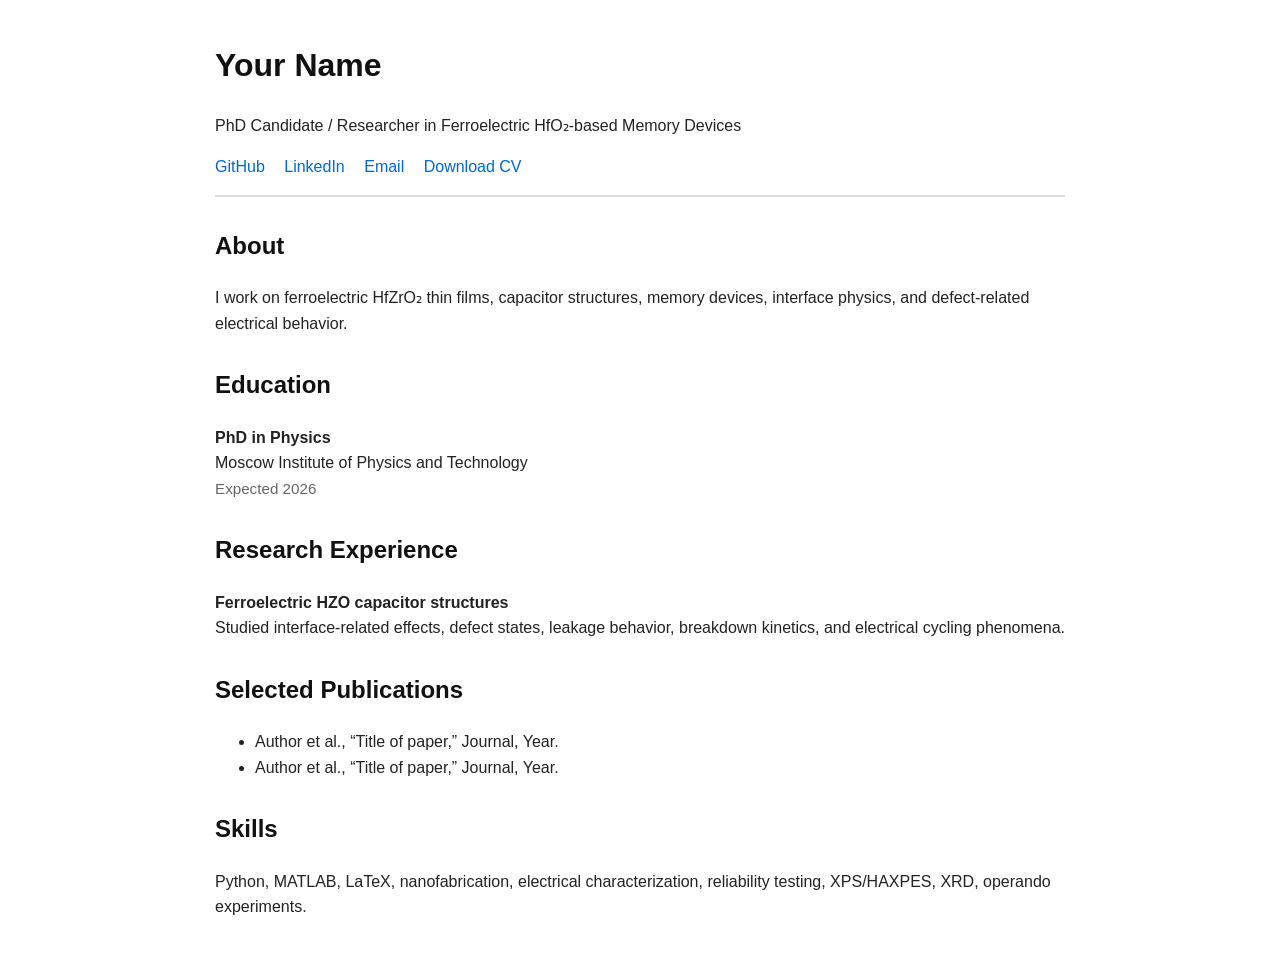
==== index.html @ fa0fd50b "Have created Index file" ====
<!DOCTYPE html>
<html lang="en">
<head>
  <meta charset="UTF-8" />
  <meta name="viewport" content="width=device-width, initial-scale=1.0" />
  <title>Your Name — Resume</title>
  <style>
    body {
      font-family: Arial, sans-serif;
      max-width: 850px;
      margin: 40px auto;
      padding: 0 20px;
      line-height: 1.6;
      color: #222;
    }
    h1, h2 {
      color: #111;
    }
    .header {
      border-bottom: 2px solid #ddd;
      margin-bottom: 30px;
      padding-bottom: 15px;
    }
    .links a {
      margin-right: 15px;
      color: #0366d6;
      text-decoration: none;
    }
    .section {
      margin-bottom: 30px;
    }
    .item {
      margin-bottom: 18px;
    }
    .date {
      color: #666;
      font-size: 0.95em;
    }
  </style>
</head>
<body>

  <div class="header">
    <h1>Your Name</h1>
    <p>PhD Candidate / Researcher in Ferroelectric HfO₂-based Memory Devices</p>
    <div class="links">
      <a href="https://github.com/yourusername">GitHub</a>
      <a href="https://linkedin.com/in/yourprofile">LinkedIn</a>
      <a href="mailto:your.email@example.com">Email</a>
      <a href="cv.pdf">Download CV</a>
    </div>
  </div>

  <div class="section">
    <h2>About</h2>
    <p>
      I work on ferroelectric HfZrO₂ thin films, capacitor structures,
      memory devices, interface physics, and defect-related electrical behavior.
    </p>
  </div>

  <div class="section">
    <h2>Education</h2>
    <div class="item">
      <strong>PhD in Physics</strong><br />
      Moscow Institute of Physics and Technology<br />
      <span class="date">Expected 2026</span>
    </div>
  </div>

  <div class="section">
    <h2>Research Experience</h2>
    <div class="item">
      <strong>Ferroelectric HZO capacitor structures</strong><br />
      Studied interface-related effects, defect states, leakage behavior,
      breakdown kinetics, and electrical cycling phenomena.
    </div>
  </div>

  <div class="section">
    <h2>Selected Publications</h2>
    <ul>
      <li>Author et al., “Title of paper,” Journal, Year.</li>
      <li>Author et al., “Title of paper,” Journal, Year.</li>
    </ul>
  </div>

  <div class="section">
    <h2>Skills</h2>
    <p>
      Python, MATLAB, LaTeX, nanofabrication, electrical characterization, reliability testing, XPS/HAXPES, XRD, operando experiments.
    </p>
  </div>

</body>
</html>
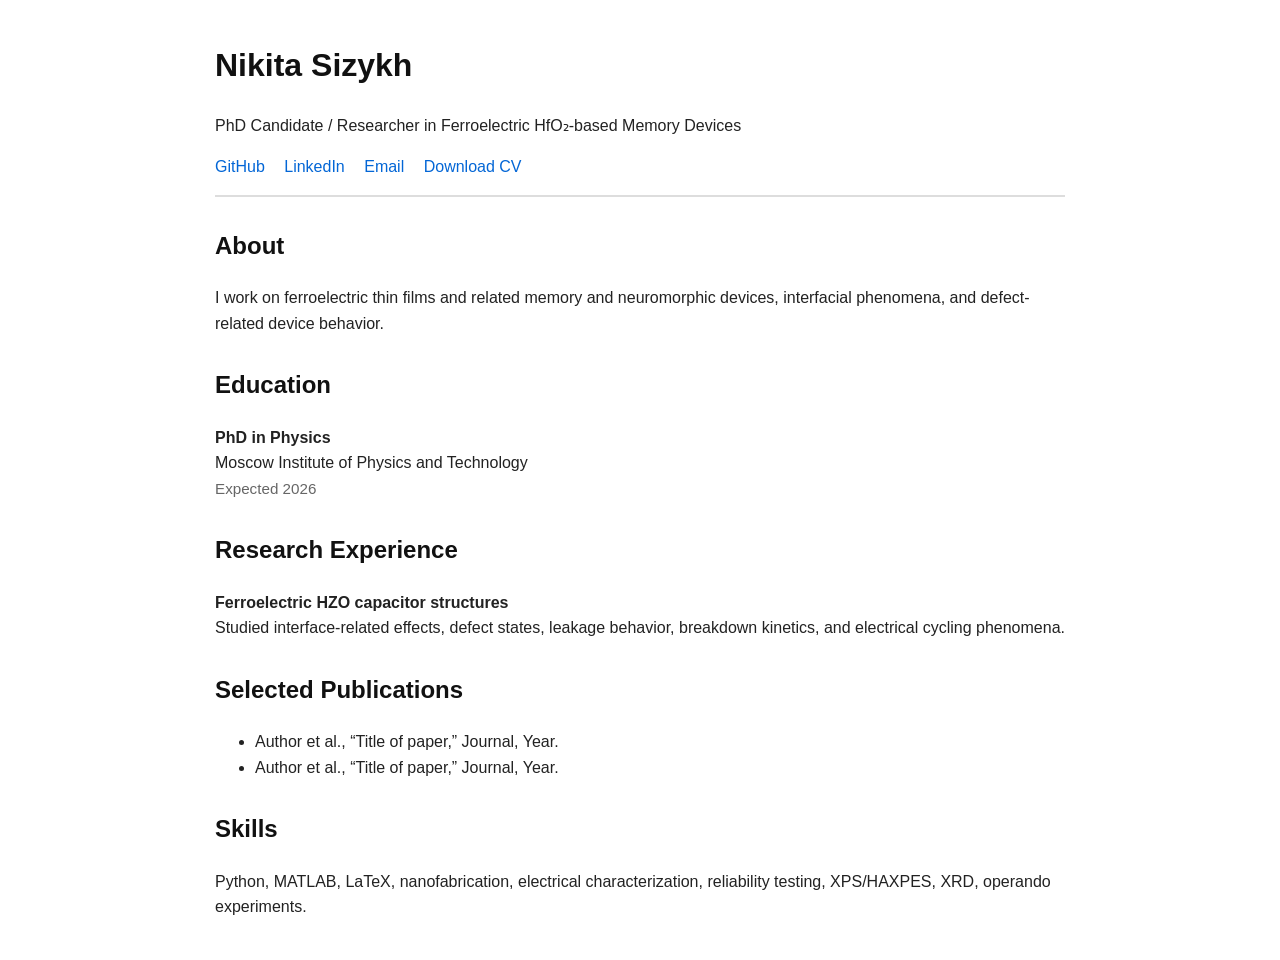
==== commit 11f610b5: "Add some info, inc Name, mail and short description" ====
--- a/index.html
+++ b/index.html
@@ -41,12 +41,12 @@
 <body>
 
   <div class="header">
-    <h1>Your Name</h1>
+    <h1>Nikita Sizykh</h1>
     <p>PhD Candidate / Researcher in Ferroelectric HfO₂-based Memory Devices</p>
     <div class="links">
-      <a href="https://github.com/yourusername">GitHub</a>
-      <a href="https://linkedin.com/in/yourprofile">LinkedIn</a>
-      <a href="mailto:your.email@example.com">Email</a>
+      <a href="https://github.com/labourorder">GitHub</a>
+      <a href="https://linkedin.com/in/nikita-sizykh-303918160">LinkedIn</a>
+      <a href="mailto:sizykh.na@phystech.edu">Email</a>
       <a href="cv.pdf">Download CV</a>
     </div>
   </div>
@@ -54,8 +54,7 @@
   <div class="section">
     <h2>About</h2>
     <p>
-      I work on ferroelectric HfZrO₂ thin films, capacitor structures,
-      memory devices, interface physics, and defect-related electrical behavior.
+      I work on ferroelectric thin films and related memory and neuromorphic devices, interfacial phenomena, and defect-related device behavior.
     </p>
   </div>
 
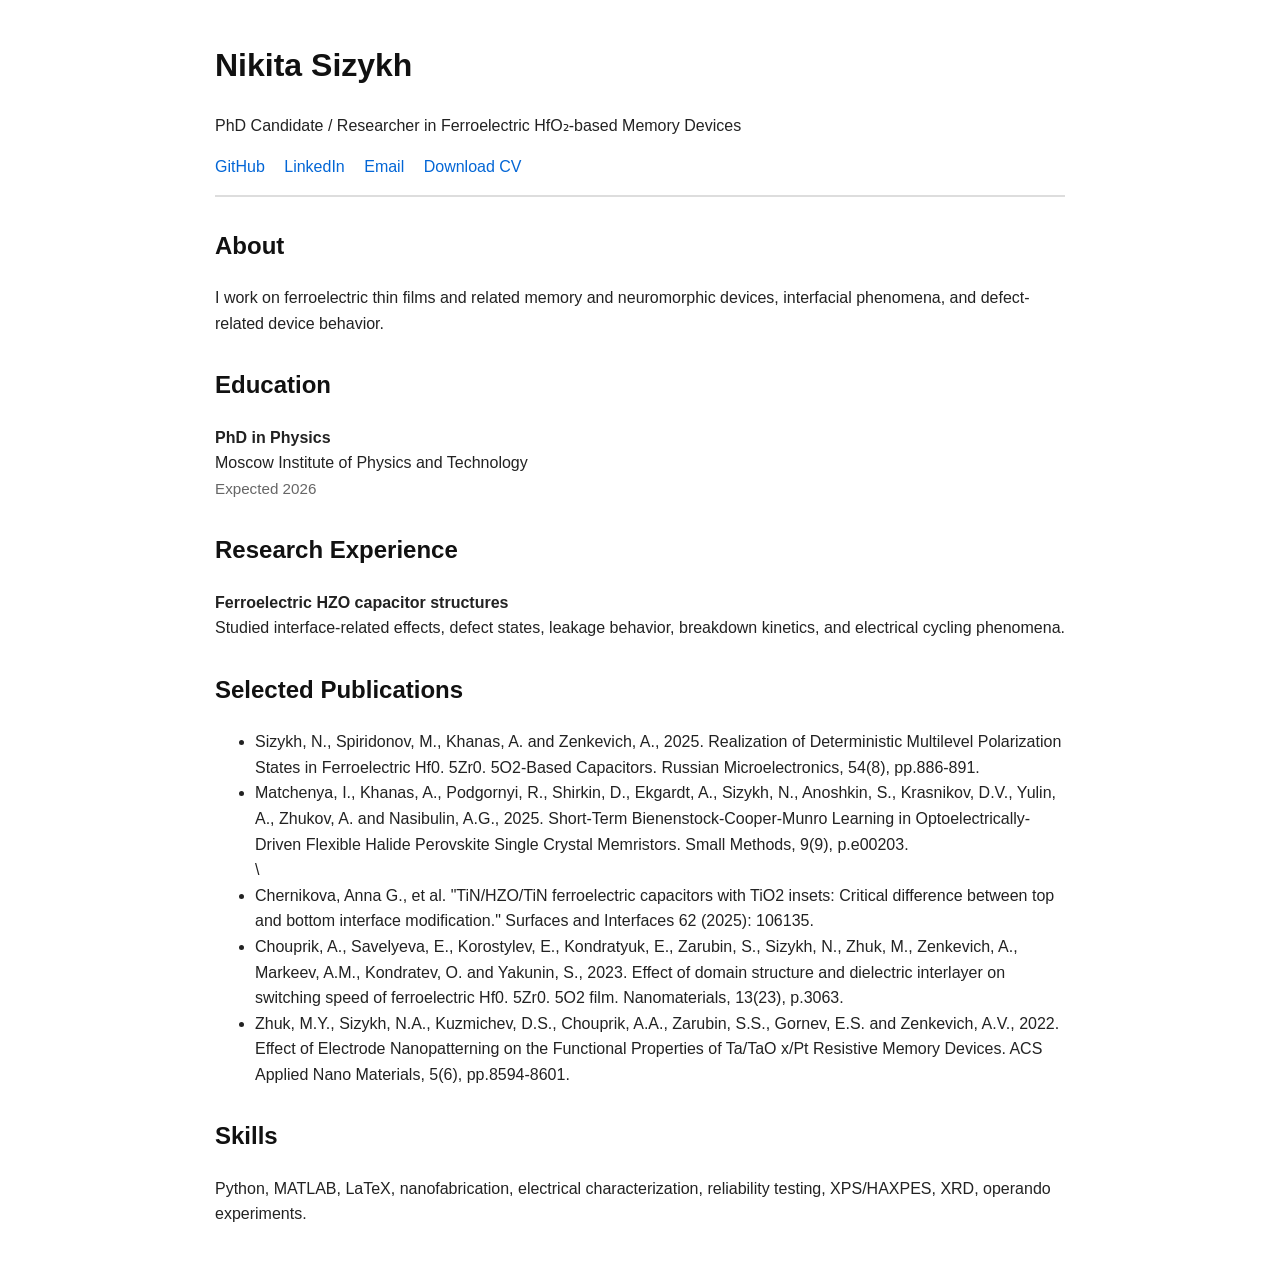
==== commit 5c5113d8: "Update articles list" ====
--- a/index.html
+++ b/index.html
@@ -79,8 +79,11 @@
   <div class="section">
     <h2>Selected Publications</h2>
     <ul>
-      <li>Author et al., “Title of paper,” Journal, Year.</li>
-      <li>Author et al., “Title of paper,” Journal, Year.</li>
+      <li>Sizykh, N., Spiridonov, M., Khanas, A. and Zenkevich, A., 2025. Realization of Deterministic Multilevel Polarization States in Ferroelectric Hf0. 5Zr0. 5O2-Based Capacitors. Russian Microelectronics, 54(8), pp.886-891.</li>
+      <li>Matchenya, I., Khanas, A., Podgornyi, R., Shirkin, D., Ekgardt, A., Sizykh, N., Anoshkin, S., Krasnikov, D.V., Yulin, A., Zhukov, A. and Nasibulin, A.G., 2025. Short‐Term Bienenstock‐Cooper‐Munro Learning in Optoelectrically‐Driven Flexible Halide Perovskite Single Crystal Memristors. Small Methods, 9(9), p.e00203.</li>\
+      <li>Chernikova, Anna G., et al. "TiN/HZO/TiN ferroelectric capacitors with TiO2 insets: Critical difference between top and bottom interface modification." Surfaces and Interfaces 62 (2025): 106135.</li>
+      <li>Chouprik, A., Savelyeva, E., Korostylev, E., Kondratyuk, E., Zarubin, S., Sizykh, N., Zhuk, M., Zenkevich, A., Markeev, A.M., Kondratev, O. and Yakunin, S., 2023. Effect of domain structure and dielectric interlayer on switching speed of ferroelectric Hf0. 5Zr0. 5O2 film. Nanomaterials, 13(23), p.3063.</li>
+      <li>Zhuk, M.Y., Sizykh, N.A., Kuzmichev, D.S., Chouprik, A.A., Zarubin, S.S., Gornev, E.S. and Zenkevich, A.V., 2022. Effect of Electrode Nanopatterning on the Functional Properties of Ta/TaO x/Pt Resistive Memory Devices. ACS Applied Nano Materials, 5(6), pp.8594-8601.</li>
     </ul>
   </div>
 
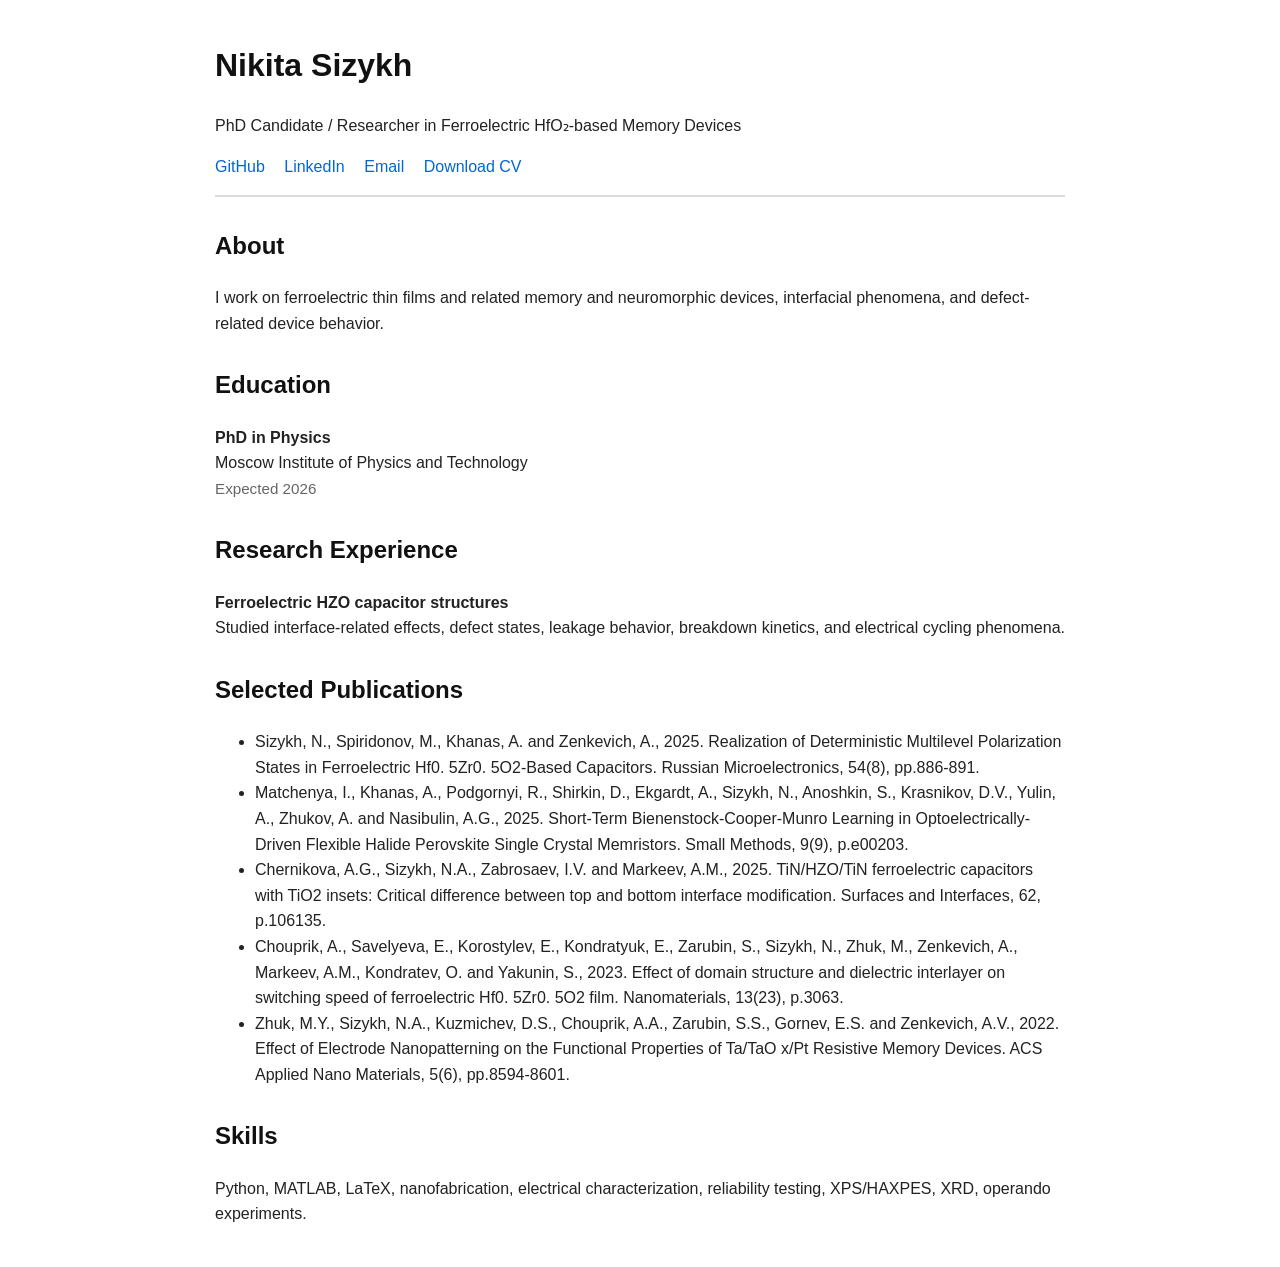
==== commit 138bcec9: "Changed citiation of article to HARVARD style" ====
--- a/index.html
+++ b/index.html
@@ -80,8 +80,8 @@
     <h2>Selected Publications</h2>
     <ul>
       <li>Sizykh, N., Spiridonov, M., Khanas, A. and Zenkevich, A., 2025. Realization of Deterministic Multilevel Polarization States in Ferroelectric Hf0. 5Zr0. 5O2-Based Capacitors. Russian Microelectronics, 54(8), pp.886-891.</li>
-      <li>Matchenya, I., Khanas, A., Podgornyi, R., Shirkin, D., Ekgardt, A., Sizykh, N., Anoshkin, S., Krasnikov, D.V., Yulin, A., Zhukov, A. and Nasibulin, A.G., 2025. Short‐Term Bienenstock‐Cooper‐Munro Learning in Optoelectrically‐Driven Flexible Halide Perovskite Single Crystal Memristors. Small Methods, 9(9), p.e00203.</li>\
-      <li>Chernikova, Anna G., et al. "TiN/HZO/TiN ferroelectric capacitors with TiO2 insets: Critical difference between top and bottom interface modification." Surfaces and Interfaces 62 (2025): 106135.</li>
+      <li>Matchenya, I., Khanas, A., Podgornyi, R., Shirkin, D., Ekgardt, A., Sizykh, N., Anoshkin, S., Krasnikov, D.V., Yulin, A., Zhukov, A. and Nasibulin, A.G., 2025. Short‐Term Bienenstock‐Cooper‐Munro Learning in Optoelectrically‐Driven Flexible Halide Perovskite Single Crystal Memristors. Small Methods, 9(9), p.e00203.</li>
+      <li>Chernikova, A.G., Sizykh, N.A., Zabrosaev, I.V. and Markeev, A.M., 2025. TiN/HZO/TiN ferroelectric capacitors with TiO2 insets: Critical difference between top and bottom interface modification. Surfaces and Interfaces, 62, p.106135.</li>
       <li>Chouprik, A., Savelyeva, E., Korostylev, E., Kondratyuk, E., Zarubin, S., Sizykh, N., Zhuk, M., Zenkevich, A., Markeev, A.M., Kondratev, O. and Yakunin, S., 2023. Effect of domain structure and dielectric interlayer on switching speed of ferroelectric Hf0. 5Zr0. 5O2 film. Nanomaterials, 13(23), p.3063.</li>
       <li>Zhuk, M.Y., Sizykh, N.A., Kuzmichev, D.S., Chouprik, A.A., Zarubin, S.S., Gornev, E.S. and Zenkevich, A.V., 2022. Effect of Electrode Nanopatterning on the Functional Properties of Ta/TaO x/Pt Resistive Memory Devices. ACS Applied Nano Materials, 5(6), pp.8594-8601.</li>
     </ul>
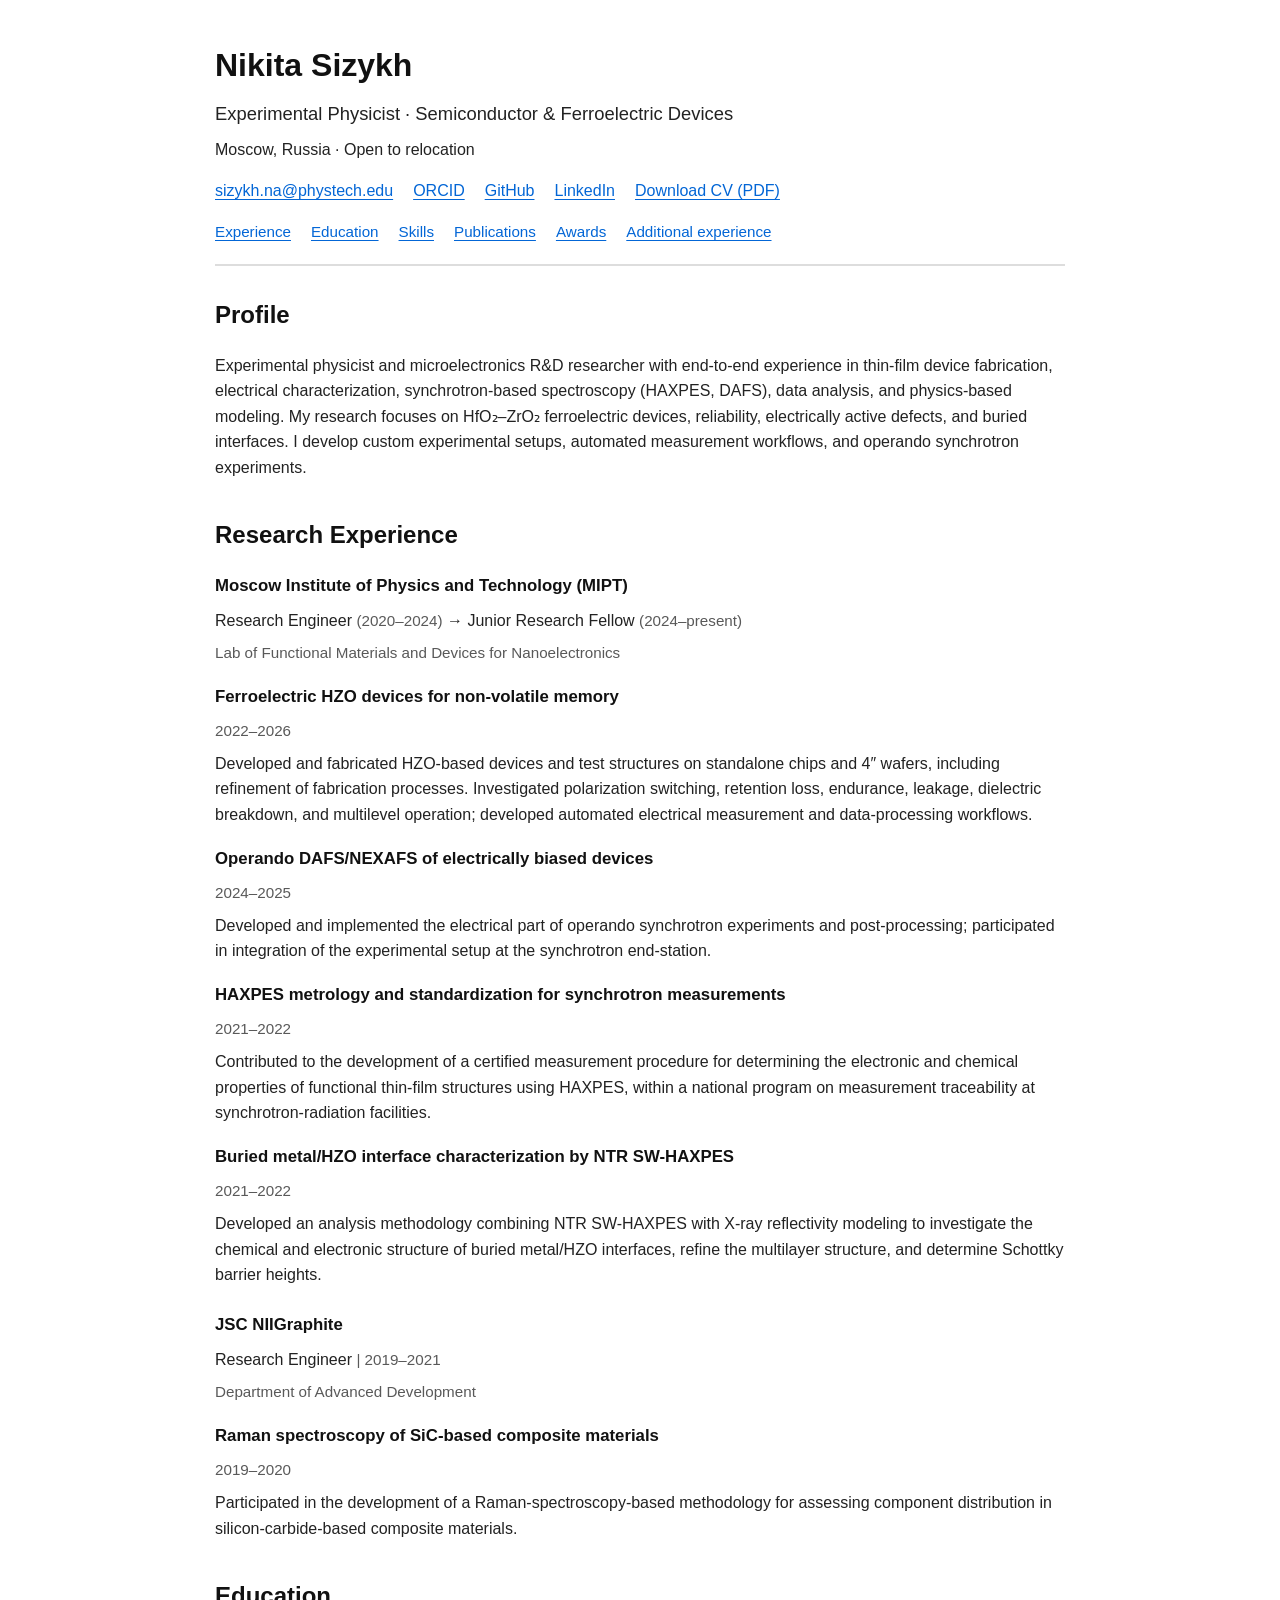
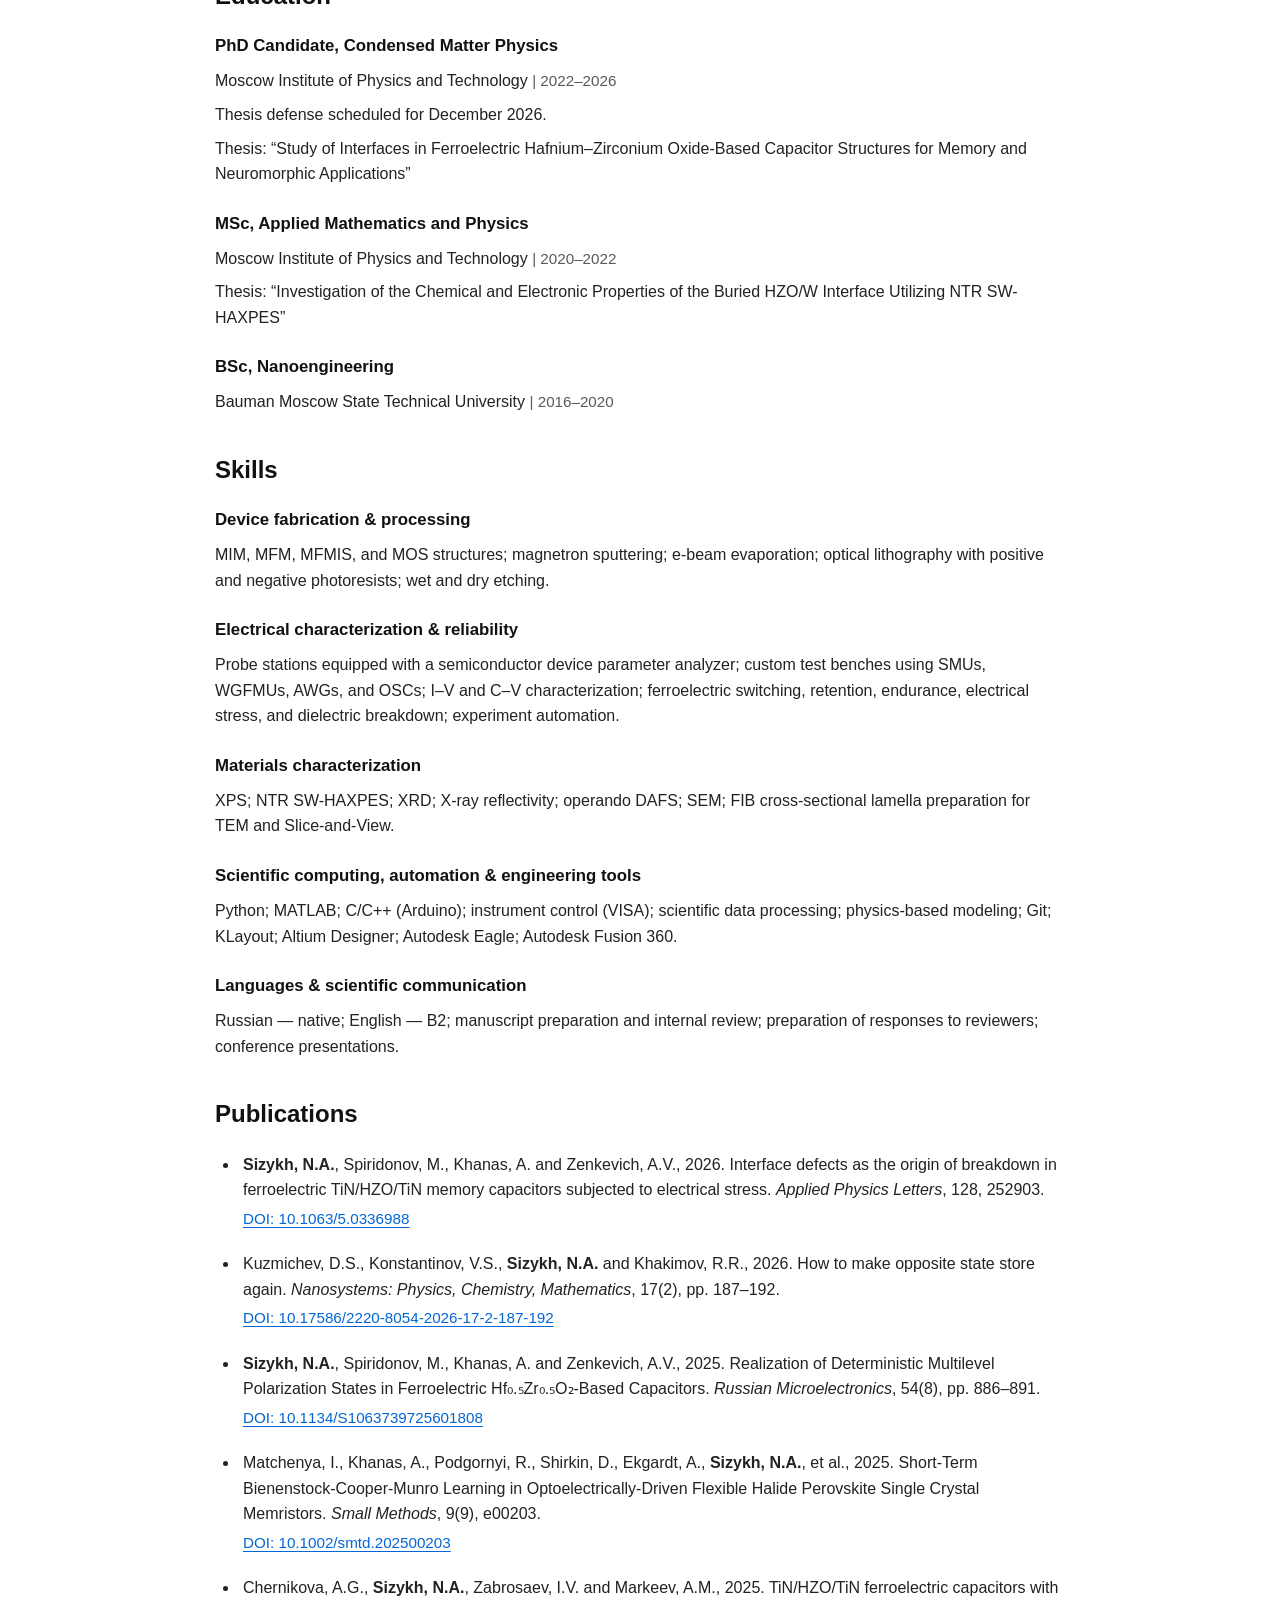
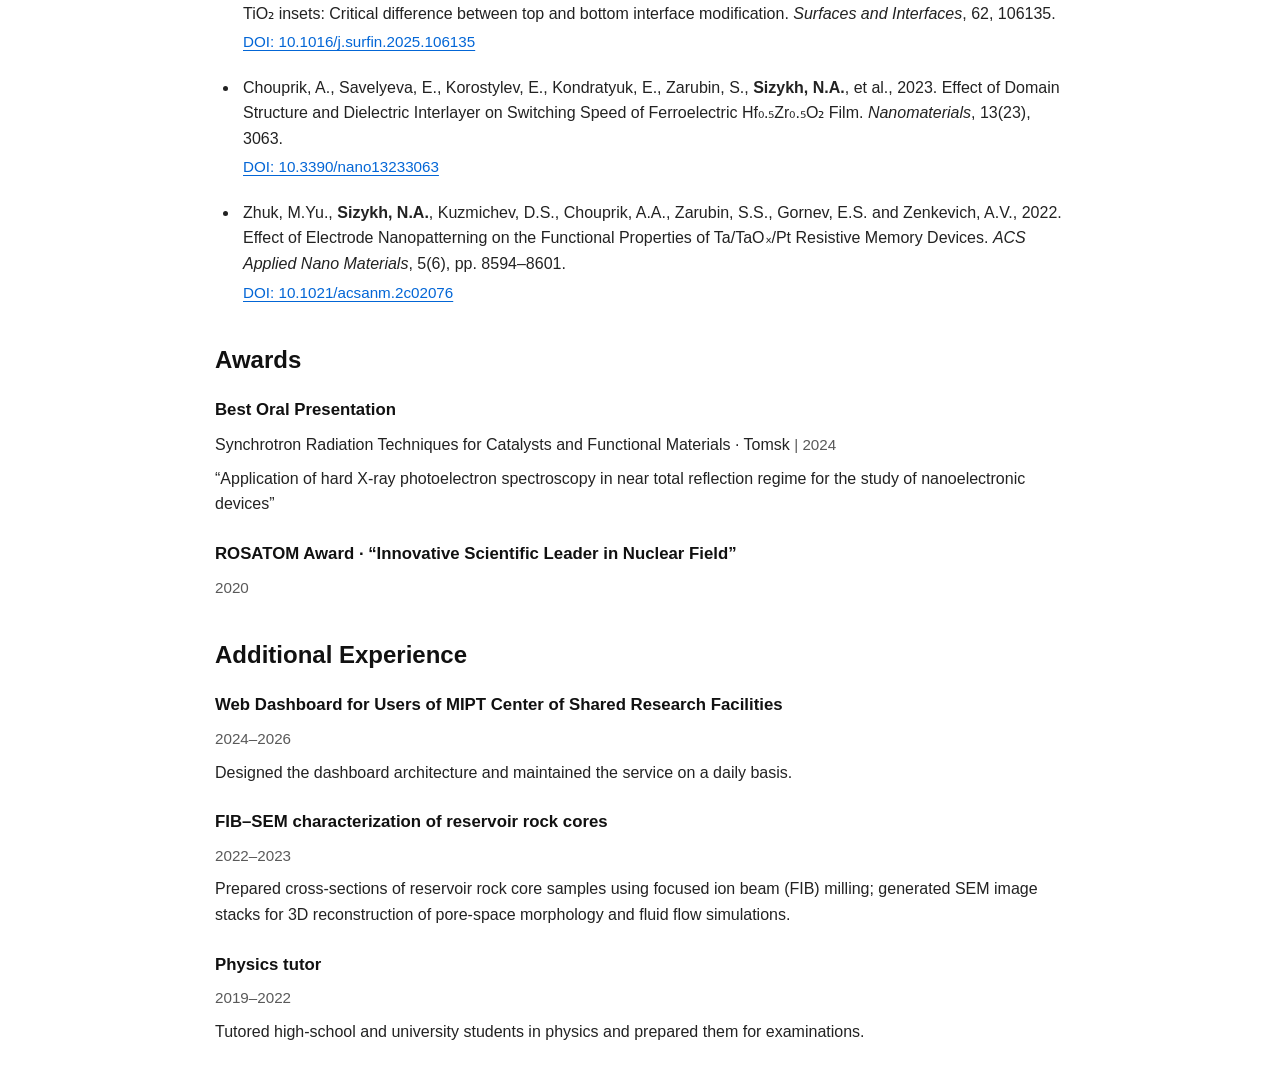
==== commit 5b44f738: "Update resume from October 2026 CV Align research experience, education, skills, seven publications," ====
--- a/index.html
+++ b/index.html
@@ -1,98 +1,360 @@
-<!DOCTYPE html>
-<html lang="en">
-<head>
-  <meta charset="UTF-8" />
-  <meta name="viewport" content="width=device-width, initial-scale=1.0" />
-  <title>Your Name — Resume</title>
-  <style>
-    body {
-      font-family: Arial, sans-serif;
-      max-width: 850px;
-      margin: 40px auto;
-      padding: 0 20px;
-      line-height: 1.6;
-      color: #222;
-    }
-    h1, h2 {
-      color: #111;
-    }
-    .header {
-      border-bottom: 2px solid #ddd;
-      margin-bottom: 30px;
-      padding-bottom: 15px;
-    }
-    .links a {
-      margin-right: 15px;
-      color: #0366d6;
-      text-decoration: none;
-    }
-    .section {
-      margin-bottom: 30px;
-    }
-    .item {
-      margin-bottom: 18px;
-    }
-    .date {
-      color: #666;
-      font-size: 0.95em;
-    }
-  </style>
-</head>
-<body>
-
-  <div class="header">
-    <h1>Nikita Sizykh</h1>
-    <p>PhD Candidate / Researcher in Ferroelectric HfO₂-based Memory Devices</p>
-    <div class="links">
-      <a href="https://github.com/labourorder">GitHub</a>
-      <a href="https://linkedin.com/in/nikita-sizykh-303918160">LinkedIn</a>
-      <a href="mailto:sizykh.na@phystech.edu">Email</a>
-      <a href="cv.pdf">Download CV</a>
-    </div>
-  </div>
-
-  <div class="section">
-    <h2>About</h2>
-    <p>
-      I work on ferroelectric thin films and related memory and neuromorphic devices, interfacial phenomena, and defect-related device behavior.
-    </p>
-  </div>
-
-  <div class="section">
-    <h2>Education</h2>
-    <div class="item">
-      <strong>PhD in Physics</strong><br />
-      Moscow Institute of Physics and Technology<br />
-      <span class="date">Expected 2026</span>
-    </div>
-  </div>
-
-  <div class="section">
-    <h2>Research Experience</h2>
-    <div class="item">
-      <strong>Ferroelectric HZO capacitor structures</strong><br />
-      Studied interface-related effects, defect states, leakage behavior,
-      breakdown kinetics, and electrical cycling phenomena.
-    </div>
-  </div>
-
-  <div class="section">
-    <h2>Selected Publications</h2>
-    <ul>
-      <li>Sizykh, N., Spiridonov, M., Khanas, A. and Zenkevich, A., 2025. Realization of Deterministic Multilevel Polarization States in Ferroelectric Hf0. 5Zr0. 5O2-Based Capacitors. Russian Microelectronics, 54(8), pp.886-891.</li>
-      <li>Matchenya, I., Khanas, A., Podgornyi, R., Shirkin, D., Ekgardt, A., Sizykh, N., Anoshkin, S., Krasnikov, D.V., Yulin, A., Zhukov, A. and Nasibulin, A.G., 2025. Short‐Term Bienenstock‐Cooper‐Munro Learning in Optoelectrically‐Driven Flexible Halide Perovskite Single Crystal Memristors. Small Methods, 9(9), p.e00203.</li>
-      <li>Chernikova, A.G., Sizykh, N.A., Zabrosaev, I.V. and Markeev, A.M., 2025. TiN/HZO/TiN ferroelectric capacitors with TiO2 insets: Critical difference between top and bottom interface modification. Surfaces and Interfaces, 62, p.106135.</li>
-      <li>Chouprik, A., Savelyeva, E., Korostylev, E., Kondratyuk, E., Zarubin, S., Sizykh, N., Zhuk, M., Zenkevich, A., Markeev, A.M., Kondratev, O. and Yakunin, S., 2023. Effect of domain structure and dielectric interlayer on switching speed of ferroelectric Hf0. 5Zr0. 5O2 film. Nanomaterials, 13(23), p.3063.</li>
-      <li>Zhuk, M.Y., Sizykh, N.A., Kuzmichev, D.S., Chouprik, A.A., Zarubin, S.S., Gornev, E.S. and Zenkevich, A.V., 2022. Effect of Electrode Nanopatterning on the Functional Properties of Ta/TaO x/Pt Resistive Memory Devices. ACS Applied Nano Materials, 5(6), pp.8594-8601.</li>
-    </ul>
-  </div>
-
-  <div class="section">
-    <h2>Skills</h2>
-    <p>
-      Python, MATLAB, LaTeX, nanofabrication, electrical characterization, reliability testing, XPS/HAXPES, XRD, operando experiments.
-    </p>
-  </div>
-
-</body>
-</html>+<!DOCTYPE html>
+<html lang="en">
+<head>
+  <meta charset="UTF-8" />
+  <meta name="viewport" content="width=device-width, initial-scale=1.0" />
+  <title>Nikita Sizykh — Experimental Physicist</title>
+  <meta name="description" content="Nikita Sizykh — experimental physicist and microelectronics R&amp;D researcher specializing in semiconductor and ferroelectric devices, thin films, and synchrotron spectroscopy." />
+  <style>
+    html {
+      color-scheme: light;
+    }
+    body {
+      font-family: Arial, sans-serif;
+      max-width: 850px;
+      margin: 40px auto;
+      padding: 0 20px;
+      line-height: 1.6;
+      color: #222;
+    }
+    h1, h2, h3, h4 {
+      color: #111;
+    }
+    h1 {
+      margin-bottom: 8px;
+    }
+    h2 {
+      margin-bottom: 18px;
+    }
+    h3, h4 {
+      margin: 0 0 4px;
+      font-size: 1.05em;
+    }
+    p {
+      margin: 8px 0;
+    }
+    a {
+      color: #0366d6;
+      text-underline-offset: 3px;
+      overflow-wrap: anywhere;
+    }
+    a:hover {
+      text-decoration-thickness: 2px;
+    }
+    a:focus-visible {
+      outline: 2px solid #0366d6;
+      outline-offset: 4px;
+    }
+    .header {
+      border-bottom: 2px solid #ddd;
+      margin-bottom: 30px;
+      padding-bottom: 20px;
+    }
+    .subtitle {
+      font-size: 1.15em;
+    }
+    .links, .section-nav {
+      display: flex;
+      flex-wrap: wrap;
+      gap: 8px 20px;
+      margin-top: 16px;
+    }
+    .section-nav {
+      font-size: 0.95em;
+    }
+    .section {
+      margin-bottom: 36px;
+    }
+    .item {
+      margin-bottom: 24px;
+    }
+    .project {
+      margin-top: 18px;
+    }
+    .date, .affiliation {
+      color: #595959;
+      font-size: 0.95em;
+    }
+    .publications {
+      padding-left: 24px;
+    }
+    .publications li {
+      margin-bottom: 20px;
+      padding-left: 4px;
+    }
+    .doi {
+      display: block;
+      margin-top: 4px;
+      font-size: 0.95em;
+    }
+    @media (max-width: 600px) {
+      body {
+        margin: 24px auto;
+        padding: 0 18px;
+      }
+      h1 {
+        font-size: 1.9em;
+      }
+    }
+    @media print {
+      body {
+        max-width: none;
+        margin: 0;
+        padding: 0;
+        font-size: 10pt;
+      }
+      .section-nav {
+        display: none;
+      }
+      a {
+        color: inherit;
+      }
+      h2, h3, h4 {
+        break-after: avoid;
+      }
+      .project, .publications li {
+        break-inside: avoid;
+      }
+    }
+  </style>
+</head>
+<body>
+
+  <header class="header">
+    <h1>Nikita Sizykh</h1>
+    <p class="subtitle">Experimental Physicist · Semiconductor &amp; Ferroelectric Devices</p>
+    <p>Moscow, Russia · Open to relocation</p>
+    <div class="links">
+      <a href="mailto:sizykh.na@phystech.edu">sizykh.na@phystech.edu</a>
+      <a href="https://orcid.org/0009-0000-0204-5104" rel="me">ORCID</a>
+      <a href="https://github.com/labourorder">GitHub</a>
+      <a href="https://linkedin.com/in/nikita-sizykh-303918160">LinkedIn</a>
+      <a href="cv.pdf" download="Nikita-Sizykh-CV.pdf" type="application/pdf">Download CV (PDF)</a>
+    </div>
+    <nav class="section-nav" aria-label="Resume sections">
+      <a href="#experience">Experience</a>
+      <a href="#education">Education</a>
+      <a href="#skills">Skills</a>
+      <a href="#publications">Publications</a>
+      <a href="#awards">Awards</a>
+      <a href="#additional-experience">Additional experience</a>
+    </nav>
+  </header>
+
+  <main>
+    <section class="section" id="profile" aria-labelledby="profile-heading">
+      <h2 id="profile-heading">Profile</h2>
+      <p>
+        Experimental physicist and microelectronics R&amp;D researcher with end-to-end experience in thin-film device
+        fabrication, electrical characterization, synchrotron-based spectroscopy (HAXPES, DAFS), data analysis,
+        and physics-based modeling. My research focuses on HfO₂–ZrO₂ ferroelectric devices, reliability,
+        electrically active defects, and buried interfaces. I develop custom experimental setups,
+        automated measurement workflows, and operando synchrotron experiments.
+      </p>
+    </section>
+
+    <section class="section" id="experience" aria-labelledby="experience-heading">
+      <h2 id="experience-heading">Research Experience</h2>
+      <article class="item">
+        <h3>Moscow Institute of Physics and Technology (MIPT)</h3>
+        <p>Research Engineer <span class="date">(2020–2024)</span> → Junior Research Fellow <span class="date">(2024–present)</span></p>
+        <p class="affiliation">Lab of Functional Materials and Devices for Nanoelectronics</p>
+
+        <div class="project">
+          <h4>Ferroelectric HZO devices for non-volatile memory</h4>
+          <p class="date">2022–2026</p>
+          <p>
+            Developed and fabricated HZO-based devices and test structures on standalone chips and 4″ wafers,
+            including refinement of fabrication processes. Investigated polarization switching, retention loss,
+            endurance, leakage, dielectric breakdown, and multilevel operation; developed automated electrical
+            measurement and data-processing workflows.
+          </p>
+        </div>
+        <div class="project">
+          <h4>Operando DAFS/NEXAFS of electrically biased devices</h4>
+          <p class="date">2024–2025</p>
+          <p>
+            Developed and implemented the electrical part of operando synchrotron experiments and post-processing;
+            participated in integration of the experimental setup at the synchrotron end-station.
+          </p>
+        </div>
+        <div class="project">
+          <h4>HAXPES metrology and standardization for synchrotron measurements</h4>
+          <p class="date">2021–2022</p>
+          <p>
+            Contributed to the development of a certified measurement procedure for determining the electronic
+            and chemical properties of functional thin-film structures using HAXPES, within a national program
+            on measurement traceability at synchrotron-radiation facilities.
+          </p>
+        </div>
+        <div class="project">
+          <h4>Buried metal/HZO interface characterization by NTR SW-HAXPES</h4>
+          <p class="date">2021–2022</p>
+          <p>
+            Developed an analysis methodology combining NTR SW-HAXPES with X-ray reflectivity modeling
+            to investigate the chemical and electronic structure of buried metal/HZO interfaces, refine
+            the multilayer structure, and determine Schottky barrier heights.
+          </p>
+        </div>
+      </article>
+
+      <article class="item">
+        <h3>JSC NIIGraphite</h3>
+        <p>Research Engineer <span class="date">| 2019–2021</span></p>
+        <p class="affiliation">Department of Advanced Development</p>
+        <div class="project">
+          <h4>Raman spectroscopy of SiC-based composite materials</h4>
+          <p class="date">2019–2020</p>
+          <p>
+            Participated in the development of a Raman-spectroscopy-based methodology for assessing
+            component distribution in silicon-carbide-based composite materials.
+          </p>
+        </div>
+      </article>
+    </section>
+
+    <section class="section" id="education" aria-labelledby="education-heading">
+      <h2 id="education-heading">Education</h2>
+      <div class="item">
+        <h3>PhD Candidate, Condensed Matter Physics</h3>
+        <p>Moscow Institute of Physics and Technology <span class="date">| 2022–2026</span></p>
+        <p>Thesis defense scheduled for December 2026.</p>
+        <p>Thesis: “Study of Interfaces in Ferroelectric Hafnium–Zirconium Oxide-Based Capacitor Structures for Memory and Neuromorphic Applications”</p>
+      </div>
+      <div class="item">
+        <h3>MSc, Applied Mathematics and Physics</h3>
+        <p>Moscow Institute of Physics and Technology <span class="date">| 2020–2022</span></p>
+        <p>Thesis: “Investigation of the Chemical and Electronic Properties of the Buried HZO/W Interface Utilizing NTR SW-HAXPES”</p>
+      </div>
+      <div class="item">
+        <h3>BSc, Nanoengineering</h3>
+        <p>Bauman Moscow State Technical University <span class="date">| 2016–2020</span></p>
+      </div>
+    </section>
+
+    <section class="section" id="skills" aria-labelledby="skills-heading">
+      <h2 id="skills-heading">Skills</h2>
+      <div class="item">
+        <h3>Device fabrication &amp; processing</h3>
+        <p>
+          MIM, MFM, MFMIS, and MOS structures; magnetron sputtering; e-beam evaporation;
+          optical lithography with positive and negative photoresists; wet and dry etching.
+        </p>
+      </div>
+      <div class="item">
+        <h3>Electrical characterization &amp; reliability</h3>
+        <p>
+          Probe stations equipped with a semiconductor device parameter analyzer; custom test benches using
+          SMUs, WGFMUs, AWGs, and OSCs; I–V and C–V characterization; ferroelectric switching, retention,
+          endurance, electrical stress, and dielectric breakdown; experiment automation.
+        </p>
+      </div>
+      <div class="item">
+        <h3>Materials characterization</h3>
+        <p>
+          XPS; NTR SW-HAXPES; XRD; X-ray reflectivity; operando DAFS; SEM;
+          FIB cross-sectional lamella preparation for TEM and Slice-and-View.
+        </p>
+      </div>
+      <div class="item">
+        <h3>Scientific computing, automation &amp; engineering tools</h3>
+        <p>
+          Python; MATLAB; C/C++ (Arduino); instrument control (VISA); scientific data processing;
+          physics-based modeling; Git; KLayout; Altium Designer; Autodesk Eagle; Autodesk Fusion 360.
+        </p>
+      </div>
+      <div class="item">
+        <h3>Languages &amp; scientific communication</h3>
+        <p>
+          Russian — native; English — B2; manuscript preparation and internal review;
+          preparation of responses to reviewers; conference presentations.
+        </p>
+      </div>
+    </section>
+
+    <section class="section" id="publications" aria-labelledby="publications-heading">
+      <h2 id="publications-heading">Publications</h2>
+      <ul class="publications">
+        <li>
+          <strong>Sizykh, N.A.</strong>, Spiridonov, M., Khanas, A. and Zenkevich, A.V., 2026.
+          Interface defects as the origin of breakdown in ferroelectric TiN/HZO/TiN memory capacitors subjected to electrical stress.
+          <em>Applied Physics Letters</em>, 128, 252903.
+          <a class="doi" href="https://doi.org/10.1063/5.0336988">DOI: 10.1063/5.0336988</a>
+        </li>
+        <li>
+          Kuzmichev, D.S., Konstantinov, V.S., <strong>Sizykh, N.A.</strong> and Khakimov, R.R., 2026.
+          How to make opposite state store again.
+          <em>Nanosystems: Physics, Chemistry, Mathematics</em>, 17(2), pp. 187–192.
+          <a class="doi" href="https://doi.org/10.17586/2220-8054-2026-17-2-187-192">DOI: 10.17586/2220-8054-2026-17-2-187-192</a>
+        </li>
+        <li>
+          <strong>Sizykh, N.A.</strong>, Spiridonov, M., Khanas, A. and Zenkevich, A.V., 2025.
+          Realization of Deterministic Multilevel Polarization States in Ferroelectric Hf₀.₅Zr₀.₅O₂-Based Capacitors.
+          <em>Russian Microelectronics</em>, 54(8), pp. 886–891.
+          <a class="doi" href="https://doi.org/10.1134/S1063739725601808">DOI: 10.1134/S1063739725601808</a>
+        </li>
+        <li>
+          Matchenya, I., Khanas, A., Podgornyi, R., Shirkin, D., Ekgardt, A., <strong>Sizykh, N.A.</strong>, et al., 2025.
+          Short-Term Bienenstock-Cooper-Munro Learning in Optoelectrically-Driven Flexible Halide Perovskite Single Crystal Memristors.
+          <em>Small Methods</em>, 9(9), e00203.
+          <a class="doi" href="https://doi.org/10.1002/smtd.202500203">DOI: 10.1002/smtd.202500203</a>
+        </li>
+        <li>
+          Chernikova, A.G., <strong>Sizykh, N.A.</strong>, Zabrosaev, I.V. and Markeev, A.M., 2025.
+          TiN/HZO/TiN ferroelectric capacitors with TiO₂ insets: Critical difference between top and bottom interface modification.
+          <em>Surfaces and Interfaces</em>, 62, 106135.
+          <a class="doi" href="https://doi.org/10.1016/j.surfin.2025.106135">DOI: 10.1016/j.surfin.2025.106135</a>
+        </li>
+        <li>
+          Chouprik, A., Savelyeva, E., Korostylev, E., Kondratyuk, E., Zarubin, S., <strong>Sizykh, N.A.</strong>, et al., 2023.
+          Effect of Domain Structure and Dielectric Interlayer on Switching Speed of Ferroelectric Hf₀.₅Zr₀.₅O₂ Film.
+          <em>Nanomaterials</em>, 13(23), 3063.
+          <a class="doi" href="https://doi.org/10.3390/nano13233063">DOI: 10.3390/nano13233063</a>
+        </li>
+        <li>
+          Zhuk, M.Yu., <strong>Sizykh, N.A.</strong>, Kuzmichev, D.S., Chouprik, A.A., Zarubin, S.S., Gornev, E.S. and Zenkevich, A.V., 2022.
+          Effect of Electrode Nanopatterning on the Functional Properties of Ta/TaOₓ/Pt Resistive Memory Devices.
+          <em>ACS Applied Nano Materials</em>, 5(6), pp. 8594–8601.
+          <a class="doi" href="https://doi.org/10.1021/acsanm.2c02076">DOI: 10.1021/acsanm.2c02076</a>
+        </li>
+      </ul>
+    </section>
+
+    <section class="section" id="awards" aria-labelledby="awards-heading">
+      <h2 id="awards-heading">Awards</h2>
+      <div class="item">
+        <h3>Best Oral Presentation</h3>
+        <p>Synchrotron Radiation Techniques for Catalysts and Functional Materials · Tomsk <span class="date">| 2024</span></p>
+        <p>“Application of hard X-ray photoelectron spectroscopy in near total reflection regime for the study of nanoelectronic devices”</p>
+      </div>
+      <div class="item">
+        <h3>ROSATOM Award · “Innovative Scientific Leader in Nuclear Field”</h3>
+        <p class="date">2020</p>
+      </div>
+    </section>
+
+    <section class="section" id="additional-experience" aria-labelledby="additional-experience-heading">
+      <h2 id="additional-experience-heading">Additional Experience</h2>
+      <div class="item">
+        <h3>Web Dashboard for Users of MIPT Center of Shared Research Facilities</h3>
+        <p class="date">2024–2026</p>
+        <p>Designed the dashboard architecture and maintained the service on a daily basis.</p>
+      </div>
+      <div class="item">
+        <h3>FIB–SEM characterization of reservoir rock cores</h3>
+        <p class="date">2022–2023</p>
+        <p>
+          Prepared cross-sections of reservoir rock core samples using focused ion beam (FIB) milling;
+          generated SEM image stacks for 3D reconstruction of pore-space morphology and fluid flow simulations.
+        </p>
+      </div>
+      <div class="item">
+        <h3>Physics tutor</h3>
+        <p class="date">2019–2022</p>
+        <p>Tutored high-school and university students in physics and prepared them for examinations.</p>
+      </div>
+    </section>
+  </main>
+
+</body>
+</html>
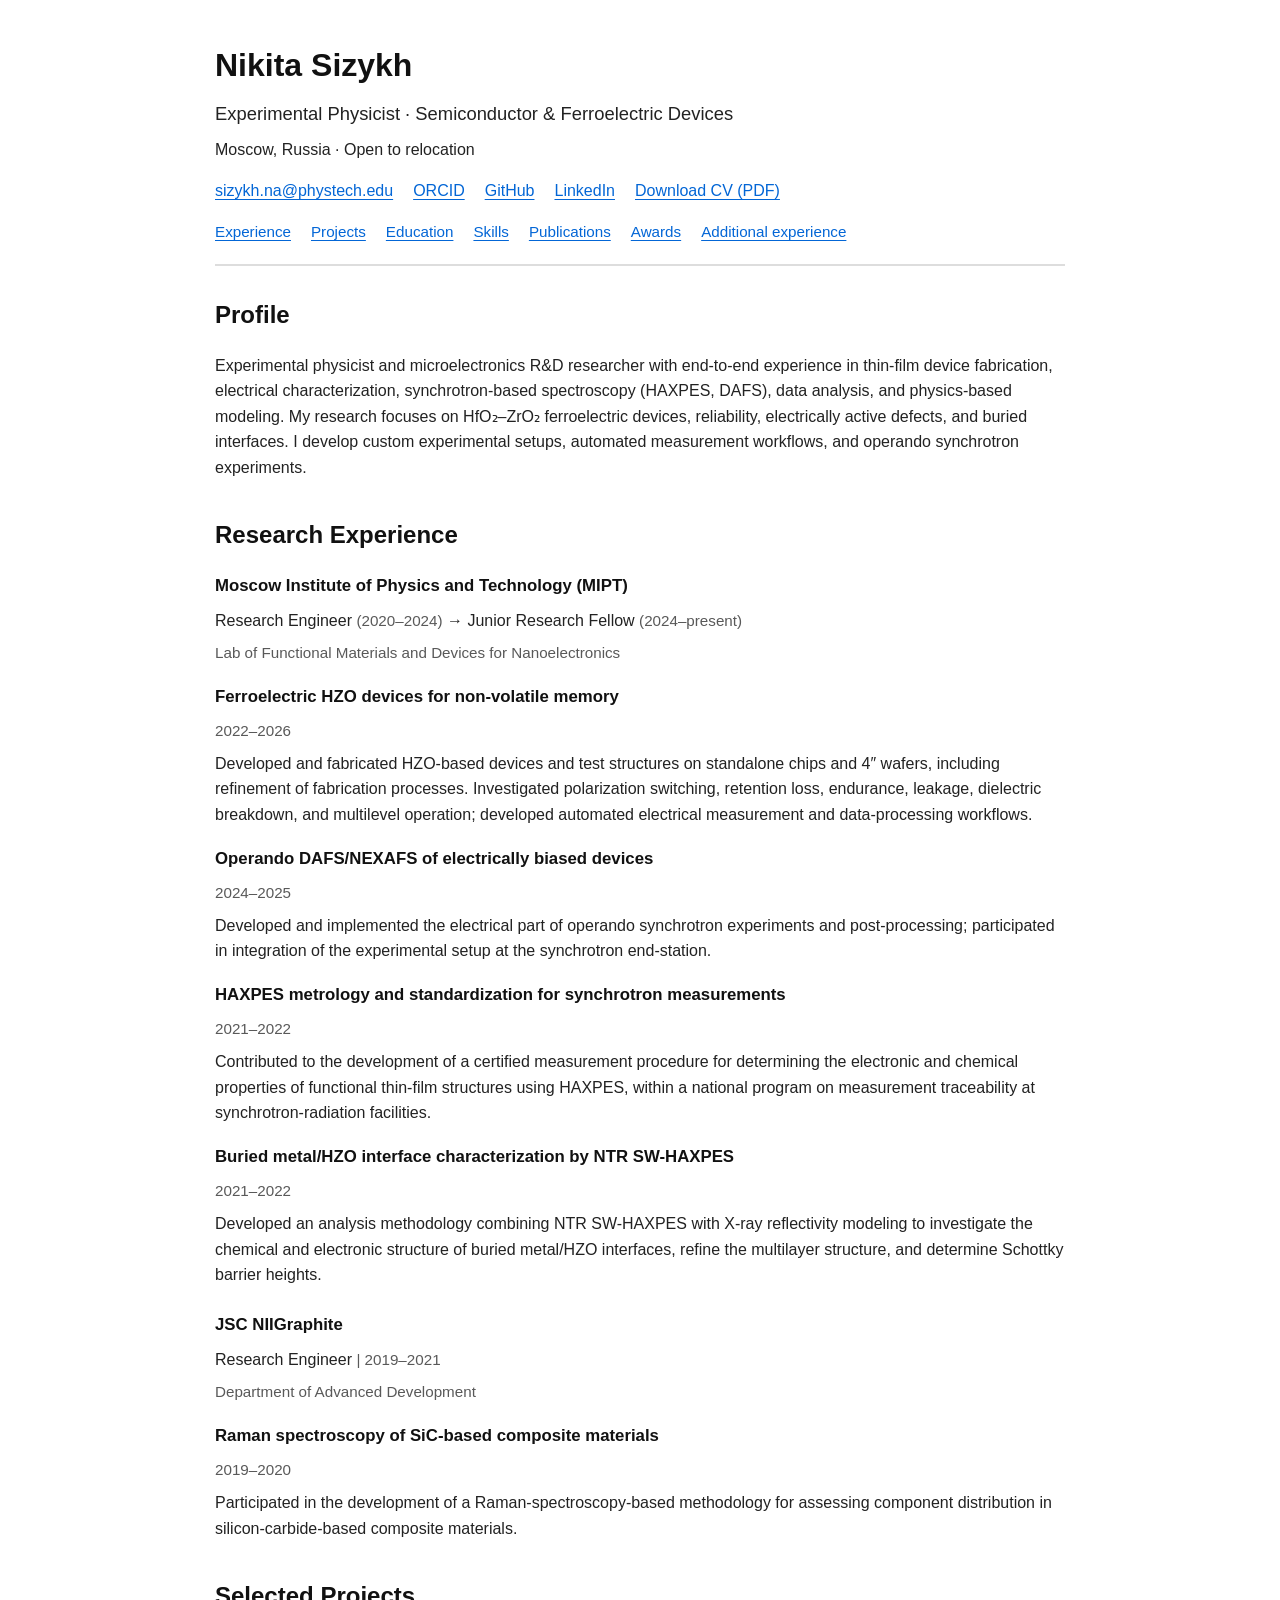
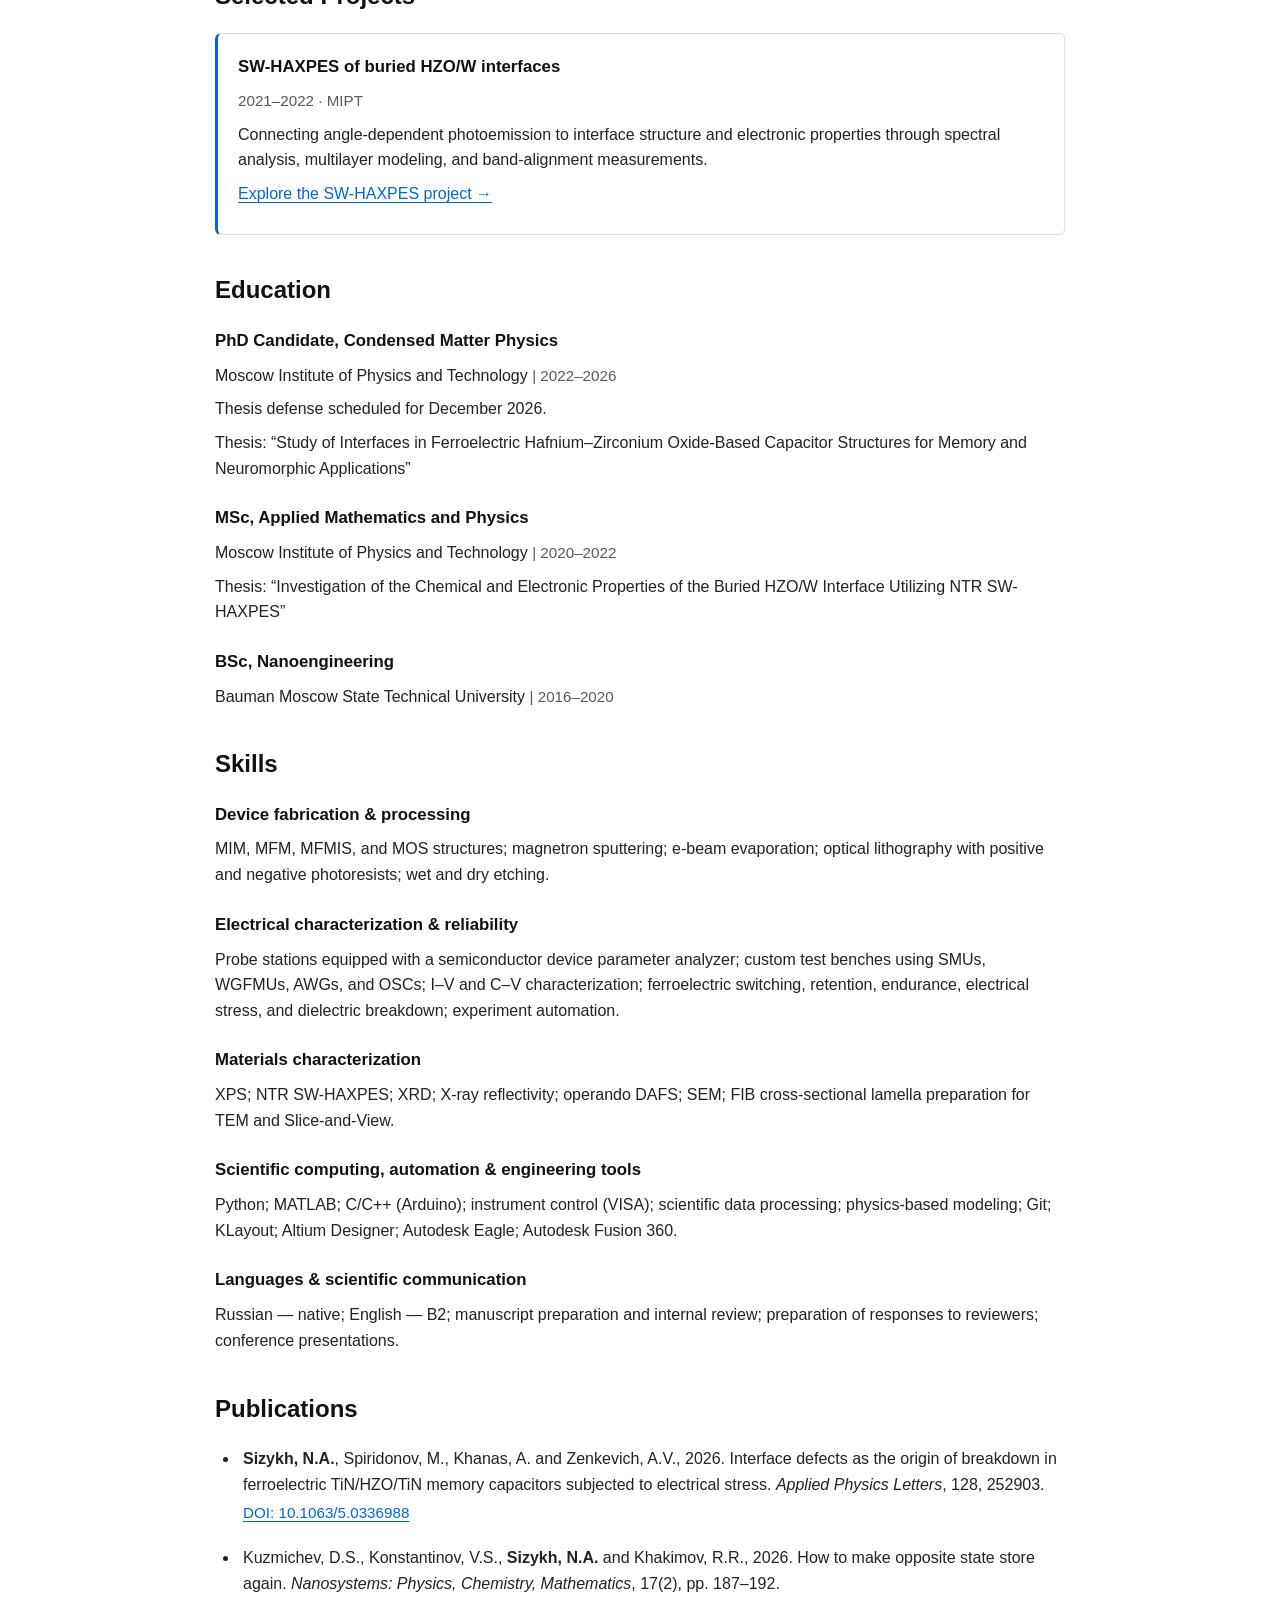
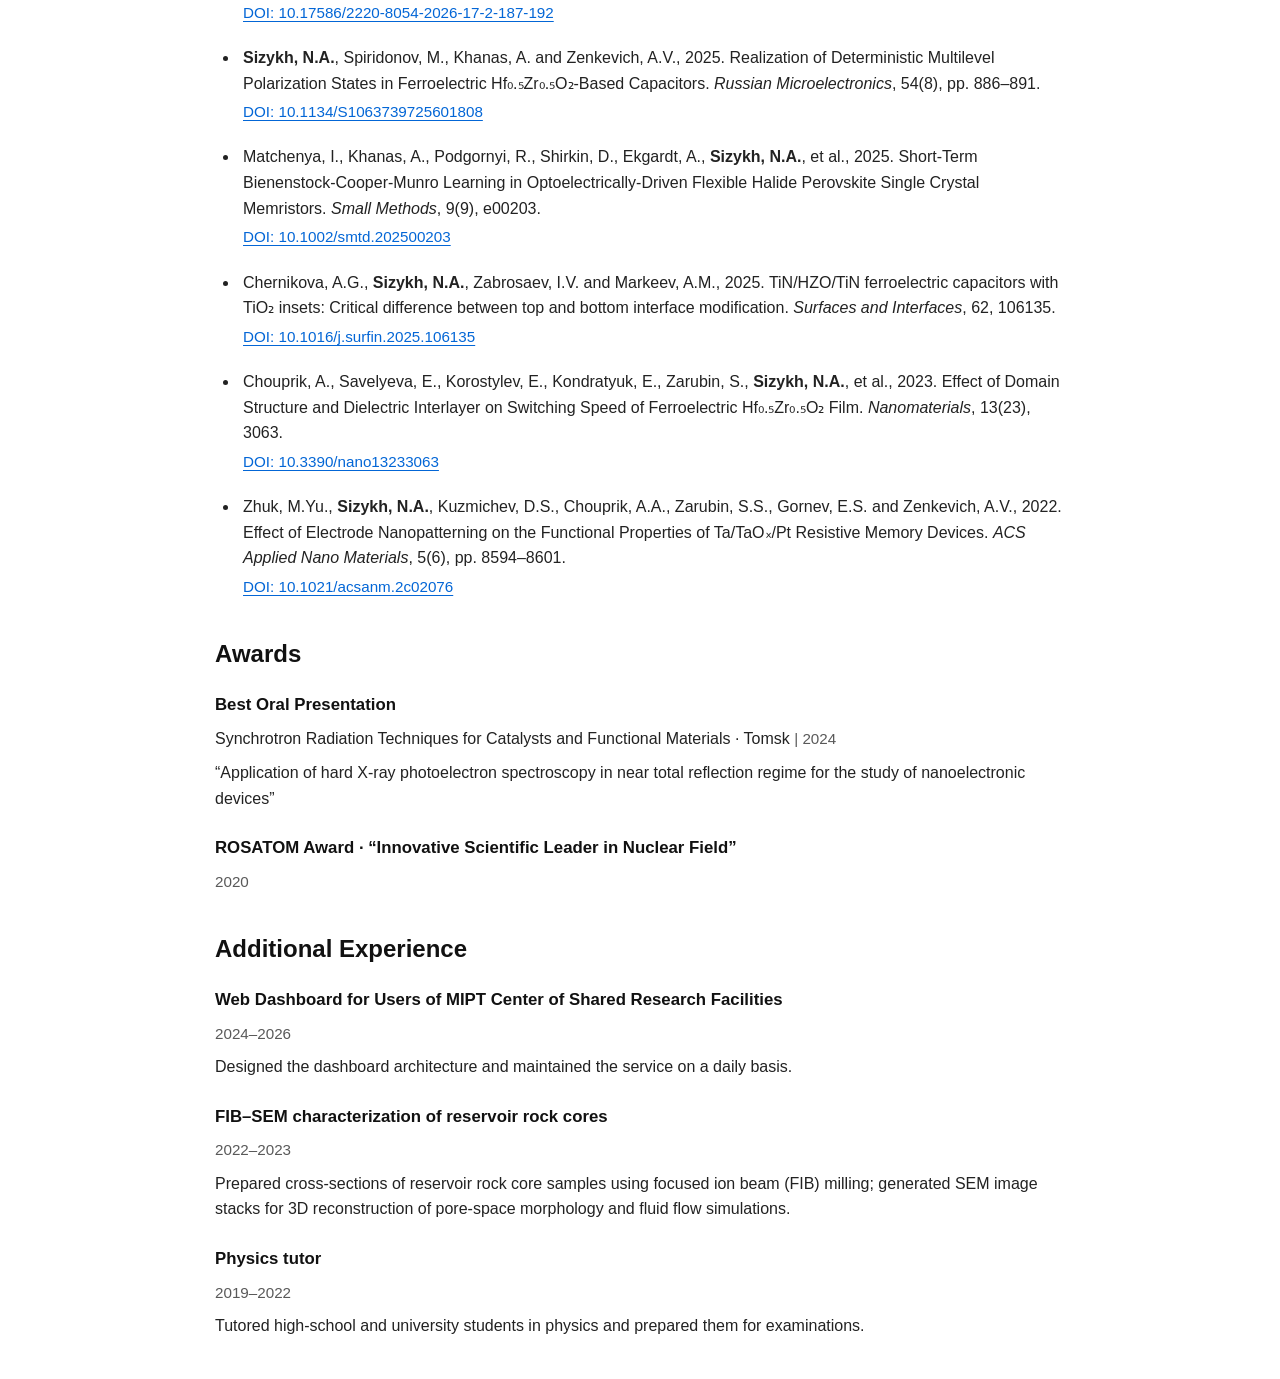
==== commit 0abc1764: "Add SW-HAXPES project page and CV project section Present the research objective, contribution, work" ====
--- a/index.html
+++ b/index.html
@@ -70,6 +70,12 @@
     }
     .project {
       margin-top: 18px;
+    }
+    .project-card {
+      border: 1px solid #ddd;
+      border-left: 3px solid #0366d6;
+      border-radius: 6px;
+      padding: 20px;
     }
     .date, .affiliation {
       color: #595959;
@@ -133,6 +139,7 @@
     </div>
     <nav class="section-nav" aria-label="Resume sections">
       <a href="#experience">Experience</a>
+      <a href="#projects">Projects</a>
       <a href="#education">Education</a>
       <a href="#skills">Skills</a>
       <a href="#publications">Publications</a>
@@ -213,6 +220,19 @@
       </article>
     </section>
 
+    <section class="section" id="projects" aria-labelledby="projects-heading">
+      <h2 id="projects-heading">Selected Projects</h2>
+      <article class="project-card">
+        <h3>SW-HAXPES of buried HZO/W interfaces</h3>
+        <p class="date">2021–2022 · MIPT</p>
+        <p>
+          Connecting angle-dependent photoemission to interface structure and electronic properties
+          through spectral analysis, multilayer modeling, and band-alignment measurements.
+        </p>
+        <p><a href="projects/sw-haxpes/">Explore the SW-HAXPES project →</a></p>
+      </article>
+    </section>
+
     <section class="section" id="education" aria-labelledby="education-heading">
       <h2 id="education-heading">Education</h2>
       <div class="item">
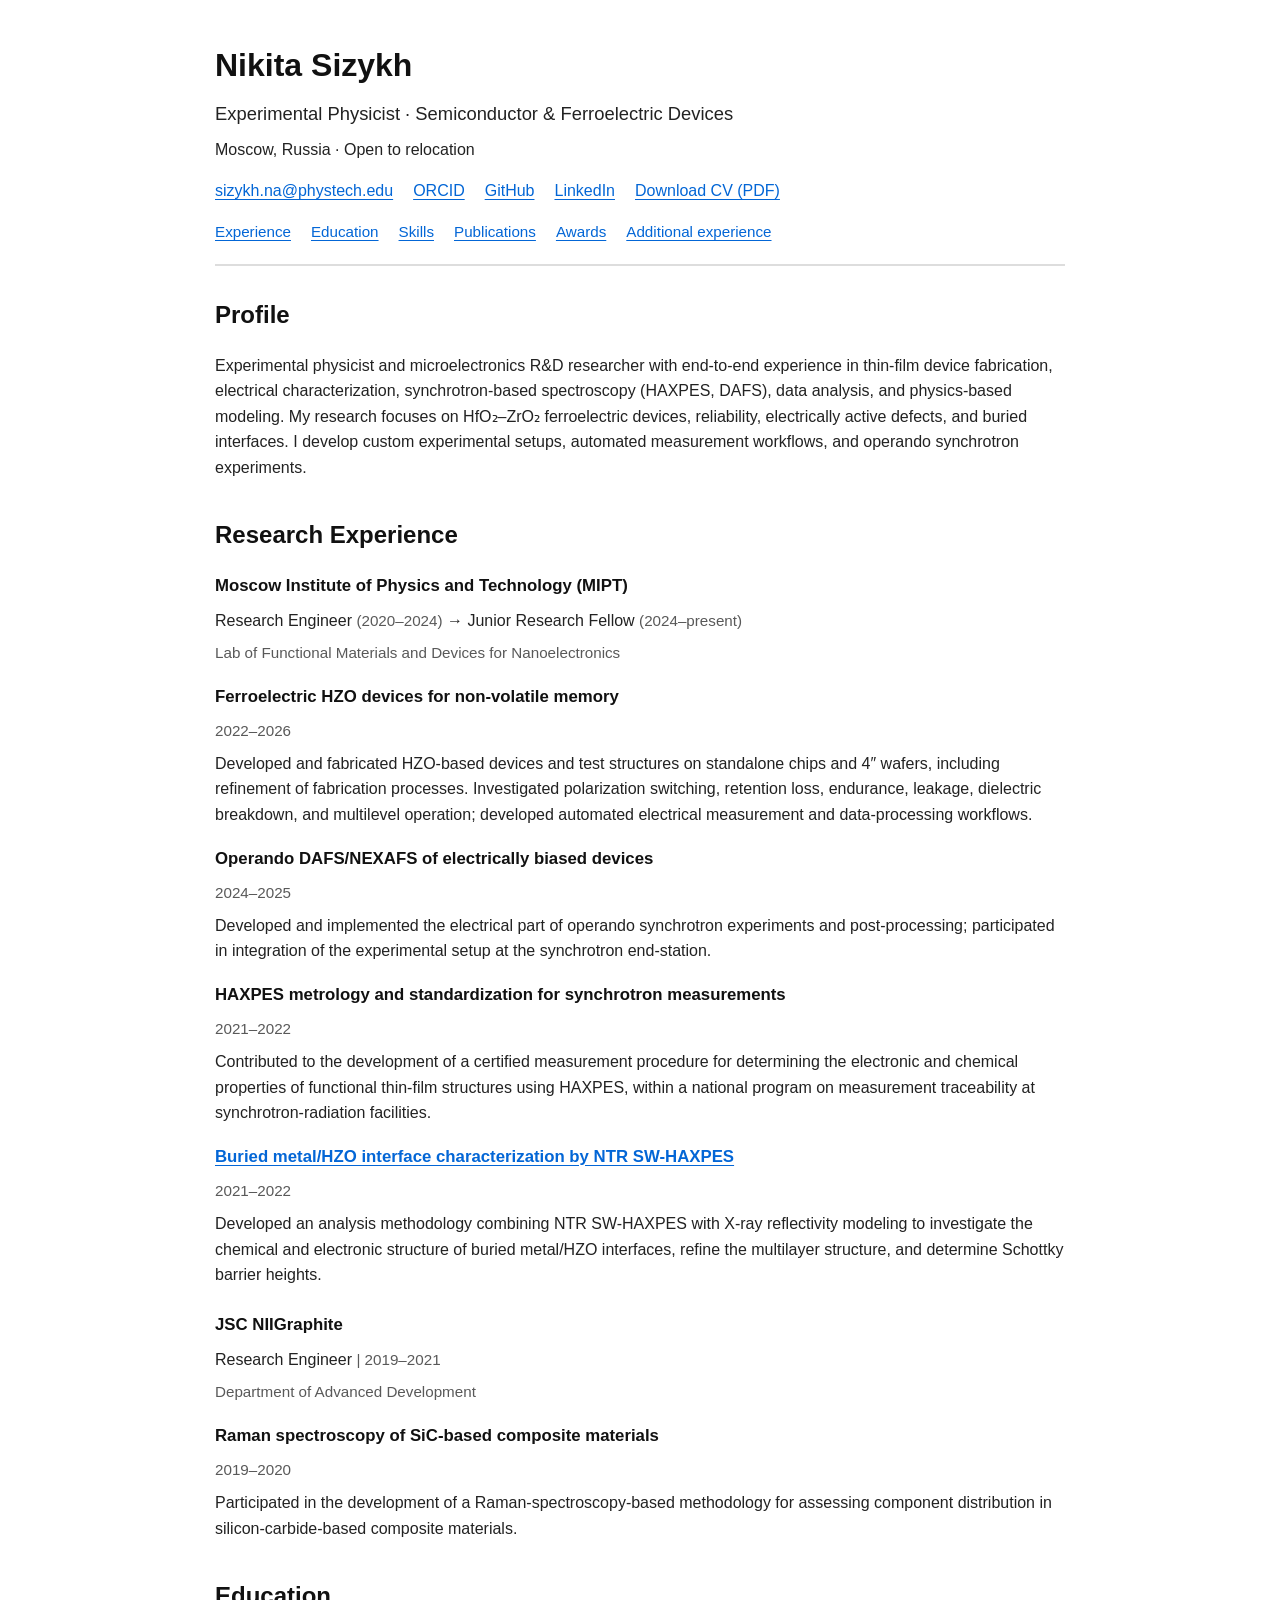
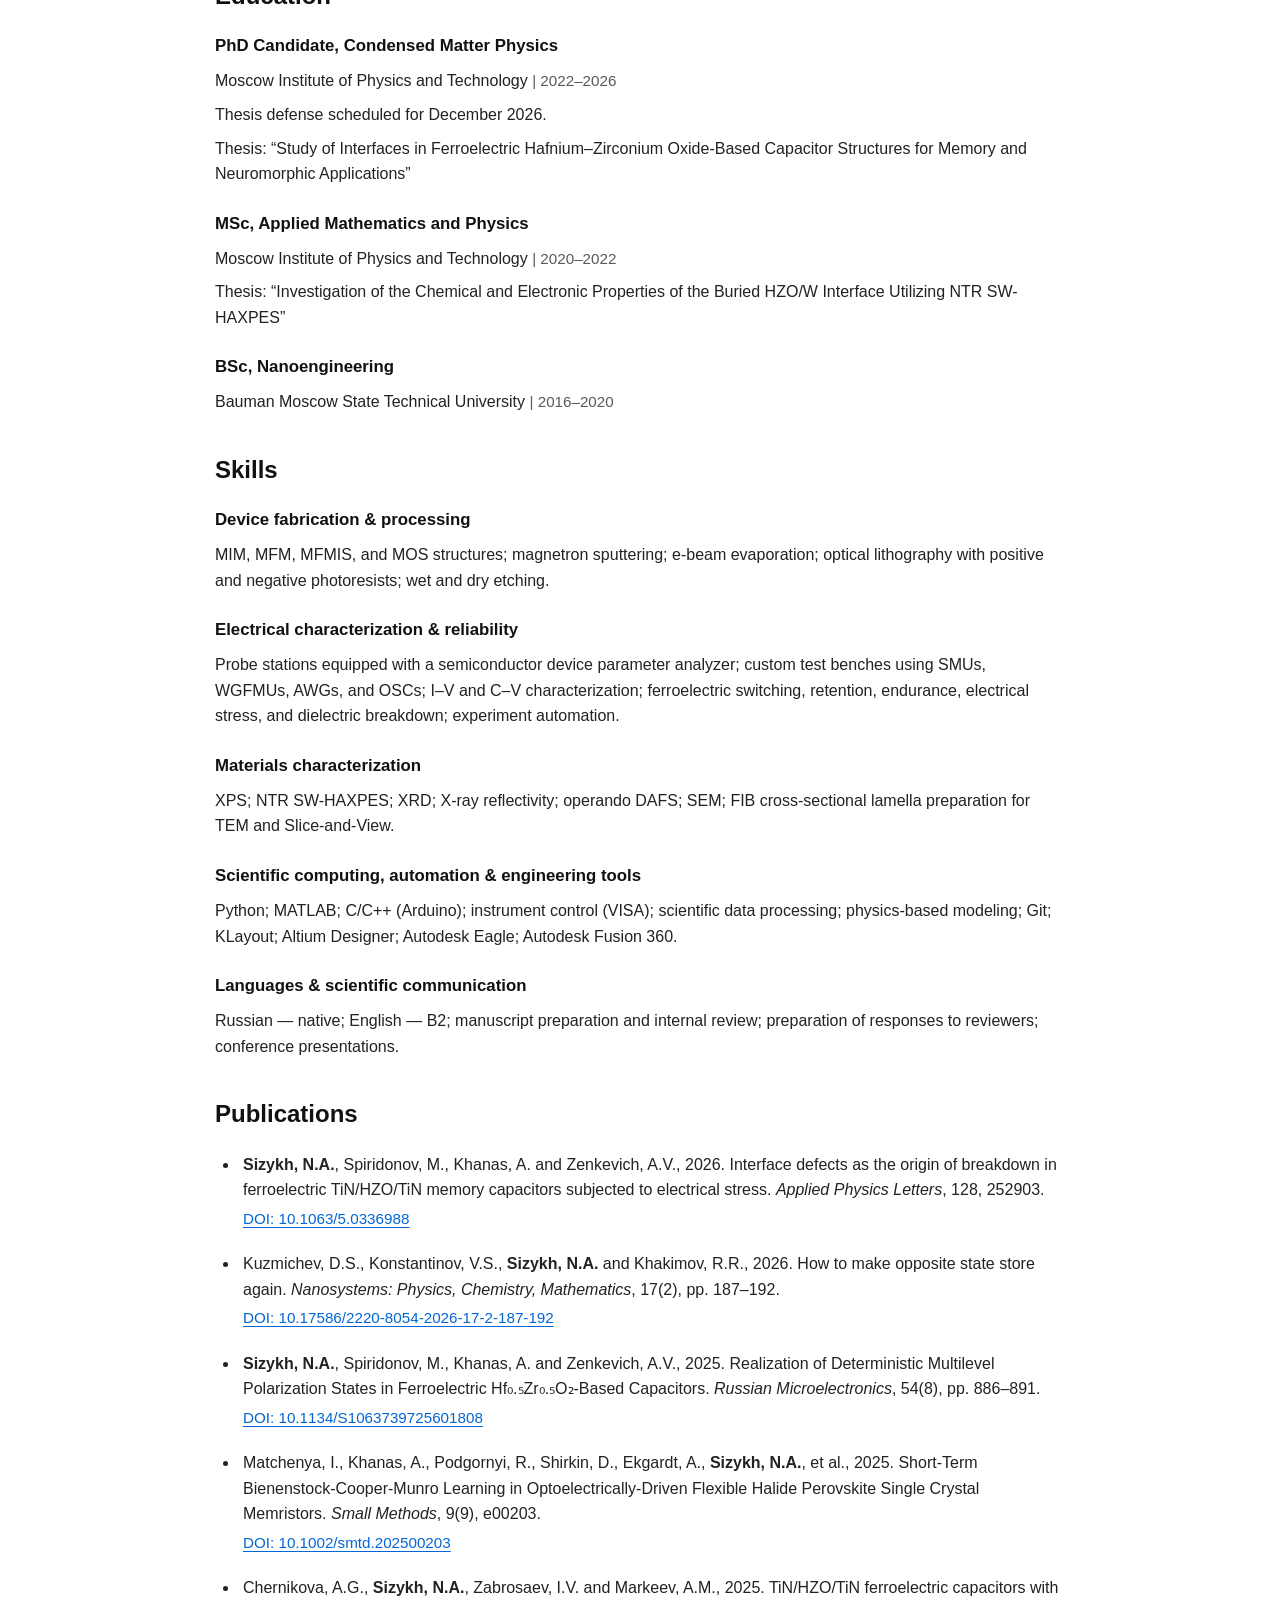
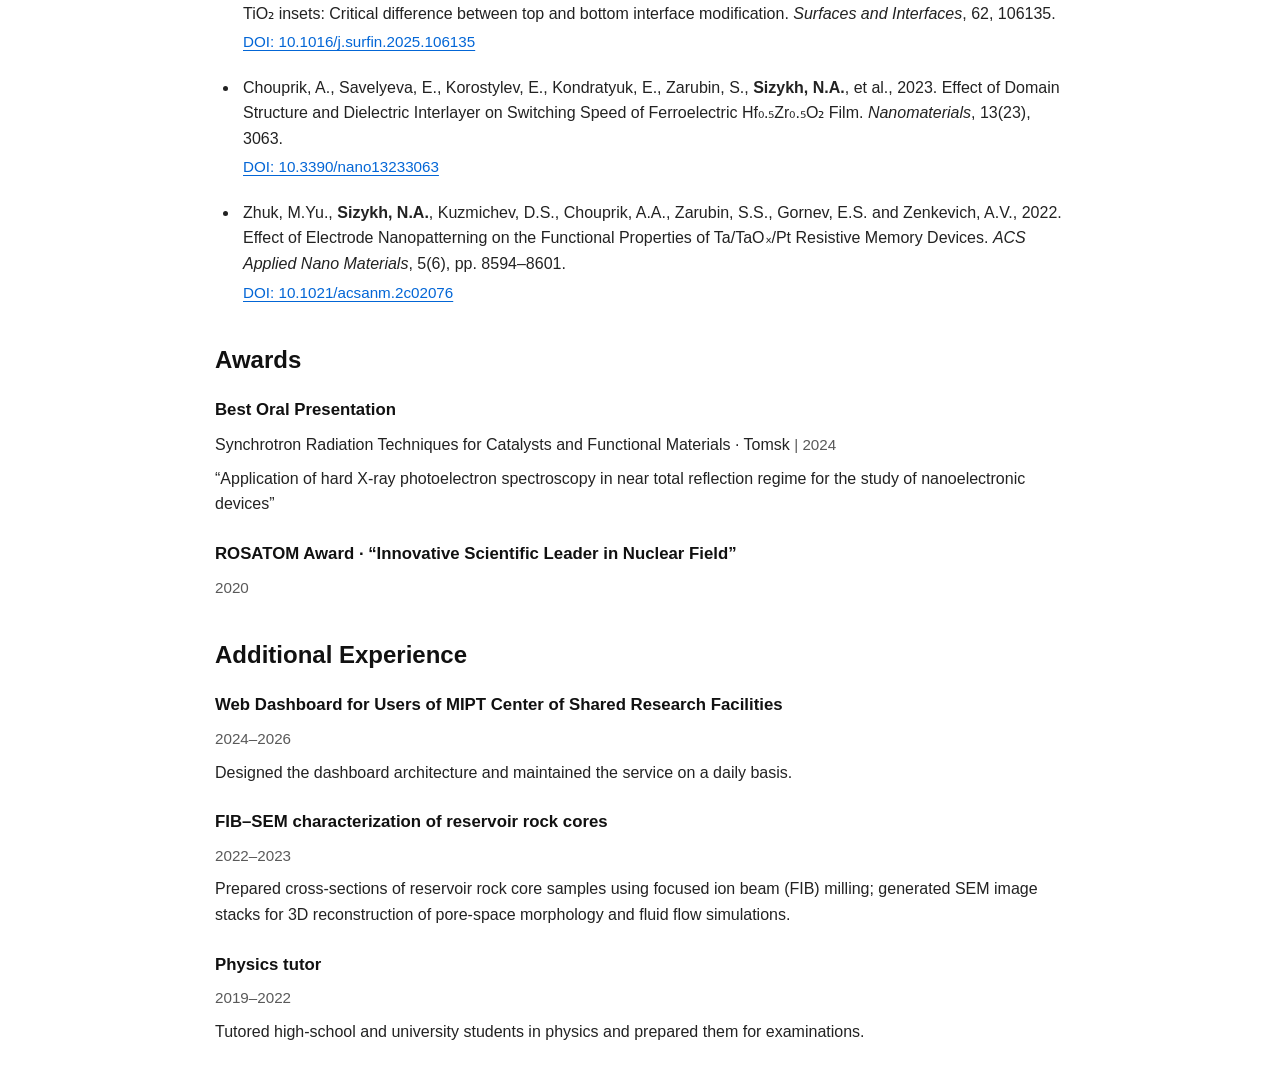
==== commit 65026910: "Link SW-HAXPES project directly from research experience Remove the separate Selected Projects secti" ====
--- a/index.html
+++ b/index.html
@@ -70,12 +70,6 @@
     }
     .project {
       margin-top: 18px;
-    }
-    .project-card {
-      border: 1px solid #ddd;
-      border-left: 3px solid #0366d6;
-      border-radius: 6px;
-      padding: 20px;
     }
     .date, .affiliation {
       color: #595959;
@@ -139,7 +133,6 @@
     </div>
     <nav class="section-nav" aria-label="Resume sections">
       <a href="#experience">Experience</a>
-      <a href="#projects">Projects</a>
       <a href="#education">Education</a>
       <a href="#skills">Skills</a>
       <a href="#publications">Publications</a>
@@ -194,8 +187,8 @@
             on measurement traceability at synchrotron-radiation facilities.
           </p>
         </div>
-        <div class="project">
-          <h4>Buried metal/HZO interface characterization by NTR SW-HAXPES</h4>
+        <div class="project" id="sw-haxpes">
+          <h4><a href="projects/sw-haxpes/">Buried metal/HZO interface characterization by NTR SW-HAXPES</a></h4>
           <p class="date">2021–2022</p>
           <p>
             Developed an analysis methodology combining NTR SW-HAXPES with X-ray reflectivity modeling
@@ -220,19 +213,6 @@
       </article>
     </section>
 
-    <section class="section" id="projects" aria-labelledby="projects-heading">
-      <h2 id="projects-heading">Selected Projects</h2>
-      <article class="project-card">
-        <h3>SW-HAXPES of buried HZO/W interfaces</h3>
-        <p class="date">2021–2022 · MIPT</p>
-        <p>
-          Connecting angle-dependent photoemission to interface structure and electronic properties
-          through spectral analysis, multilayer modeling, and band-alignment measurements.
-        </p>
-        <p><a href="projects/sw-haxpes/">Explore the SW-HAXPES project →</a></p>
-      </article>
-    </section>
-
     <section class="section" id="education" aria-labelledby="education-heading">
       <h2 id="education-heading">Education</h2>
       <div class="item">
